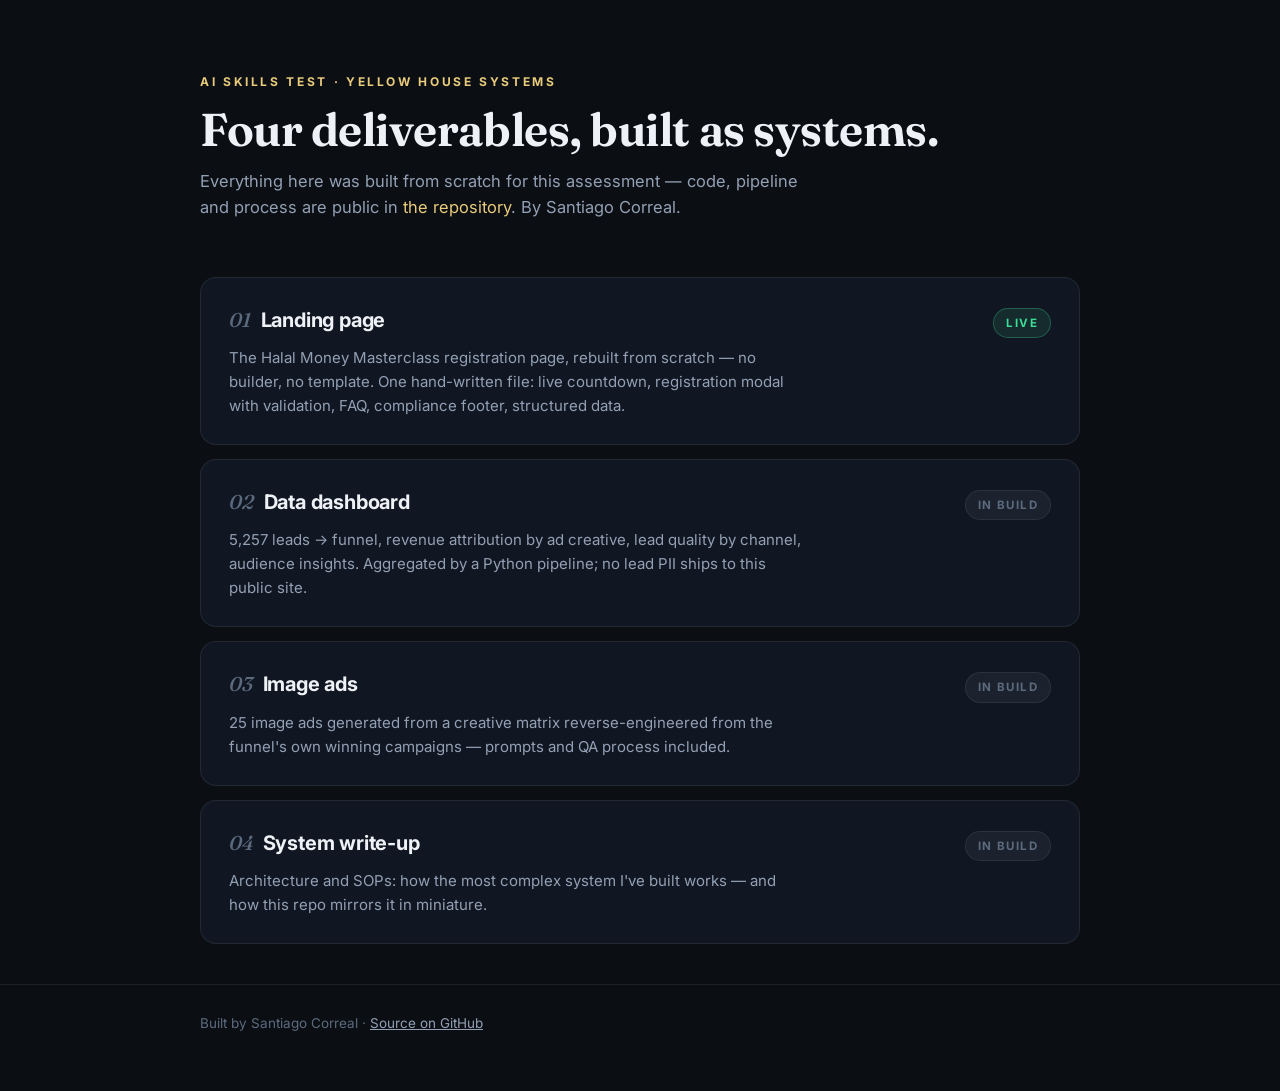
==== site/index.html @ b01ac8e8 "Landing page (deliverable 1): Halal Money Masterclass rebuilt from scratch - site/landing-page/: sin" ====
<!doctype html>
<html lang="en">
<head>
<meta charset="utf-8">
<meta name="viewport" content="width=device-width, initial-scale=1">
<title>AI Skills Test — Santiago Correal</title>
<meta name="description" content="Deliverables for the Yellow House Systems AI skills test: landing page, data dashboard, image ads, and system documentation.">
<link rel="icon" href="data:image/svg+xml,%3Csvg xmlns='http://www.w3.org/2000/svg' viewBox='0 0 32 32'%3E%3Crect width='32' height='32' rx='7' fill='%230b0f14'/%3E%3Cpath d='M9 22l7-12 7 12z' fill='none' stroke='%23e9cb7b' stroke-width='2'/%3E%3C/svg%3E">
<link rel="preconnect" href="https://fonts.googleapis.com">
<link rel="preconnect" href="https://fonts.gstatic.com" crossorigin>
<link href="https://fonts.googleapis.com/css2?family=Fraunces:opsz,wght@9..144,500;9..144,640&family=Inter:wght@400;500;600;700&display=swap" rel="stylesheet">
<style>
:root{
  --bg:#0b0f14; --panel:#111722; --ink:#eef1f6; --muted:#93a0b4; --faint:#5c6a7e;
  --accent:#e9cb7b; --line:rgba(233,203,123,.16); --line-soft:rgba(238,241,246,.08);
}
*{box-sizing:border-box;margin:0;padding:0}
body{background:var(--bg);color:var(--ink);font-family:"Inter",-apple-system,sans-serif;font-size:16.5px;line-height:1.6;-webkit-font-smoothing:antialiased}
.wrap{width:min(880px,100% - 40px);margin-inline:auto}
header{padding:72px 0 20px}
.eyebrow{font-size:12px;font-weight:700;letter-spacing:.22em;text-transform:uppercase;color:var(--accent)}
h1{font-family:"Fraunces",Georgia,serif;font-weight:640;font-size:clamp(32px,5vw,46px);line-height:1.1;letter-spacing:-.01em;margin:14px 0 12px}
.lede{color:var(--muted);max-width:60ch}
.lede a{color:var(--accent);text-decoration:none}
main{padding:36px 0 40px;display:grid;gap:14px}
.card{
  display:block;text-decoration:none;color:inherit;
  border:1px solid var(--line-soft);border-radius:16px;background:var(--panel);
  padding:26px 28px;transition:border-color .2s ease,transform .2s ease;
  position:relative;
}
a.card:hover{border-color:var(--line);transform:translateY(-2px)}
.card .row{display:flex;align-items:baseline;justify-content:space-between;gap:16px}
.card h2{font-size:20px;font-weight:700;letter-spacing:-.01em}
.card h2 .n{color:var(--faint);font-family:"Fraunces",serif;font-style:italic;font-weight:500;margin-right:10px}
.card p{color:var(--muted);font-size:15px;margin-top:8px;max-width:64ch}
.status{flex:none;font-size:11.5px;font-weight:700;letter-spacing:.12em;text-transform:uppercase;border-radius:999px;padding:5px 12px}
.status.live{color:#3ddc97;background:rgba(61,220,151,.1);border:1px solid rgba(61,220,151,.3)}
.status.soon{color:var(--faint);background:rgba(147,160,180,.08);border:1px solid var(--line-soft)}
.arrow{color:var(--accent);font-weight:700}
footer{border-top:1px solid var(--line-soft);padding:28px 0 56px;color:var(--faint);font-size:13.5px}
footer a{color:var(--muted)}
</style>
</head>
<body>
<header class="wrap">
  <p class="eyebrow">AI Skills Test · Yellow House Systems</p>
  <h1>Four deliverables, built as systems.</h1>
  <p class="lede">
    Everything here was built from scratch for this assessment — code, pipeline and process are public in
    <a href="https://github.com/Kalajar2000/test-task-upwork" rel="noopener">the repository</a>.
    By Santiago Correal.
  </p>
</header>

<main class="wrap">
  <a class="card" href="./landing-page/">
    <div class="row"><h2><span class="n">01</span>Landing page</h2><span class="status live">Live</span></div>
    <p>The Halal Money Masterclass registration page, rebuilt from scratch — no builder, no template. One hand-written file: live countdown, registration modal with validation, FAQ, compliance footer, structured data.</p>
  </a>

  <div class="card">
    <div class="row"><h2><span class="n">02</span>Data dashboard</h2><span class="status soon">In build</span></div>
    <p>5,257 leads → funnel, revenue attribution by ad creative, lead quality by channel, audience insights. Aggregated by a Python pipeline; no lead PII ships to this public site.</p>
  </div>

  <div class="card">
    <div class="row"><h2><span class="n">03</span>Image ads</h2><span class="status soon">In build</span></div>
    <p>25 image ads generated from a creative matrix reverse-engineered from the funnel's own winning campaigns — prompts and QA process included.</p>
  </div>

  <div class="card">
    <div class="row"><h2><span class="n">04</span>System write-up</h2><span class="status soon">In build</span></div>
    <p>Architecture and SOPs: how the most complex system I've built works — and how this repo mirrors it in miniature.</p>
  </div>
</main>

<footer>
  <div class="wrap">Built by Santiago Correal · <a href="https://github.com/Kalajar2000/test-task-upwork" rel="noopener">Source on GitHub</a></div>
</footer>
</body>
</html>
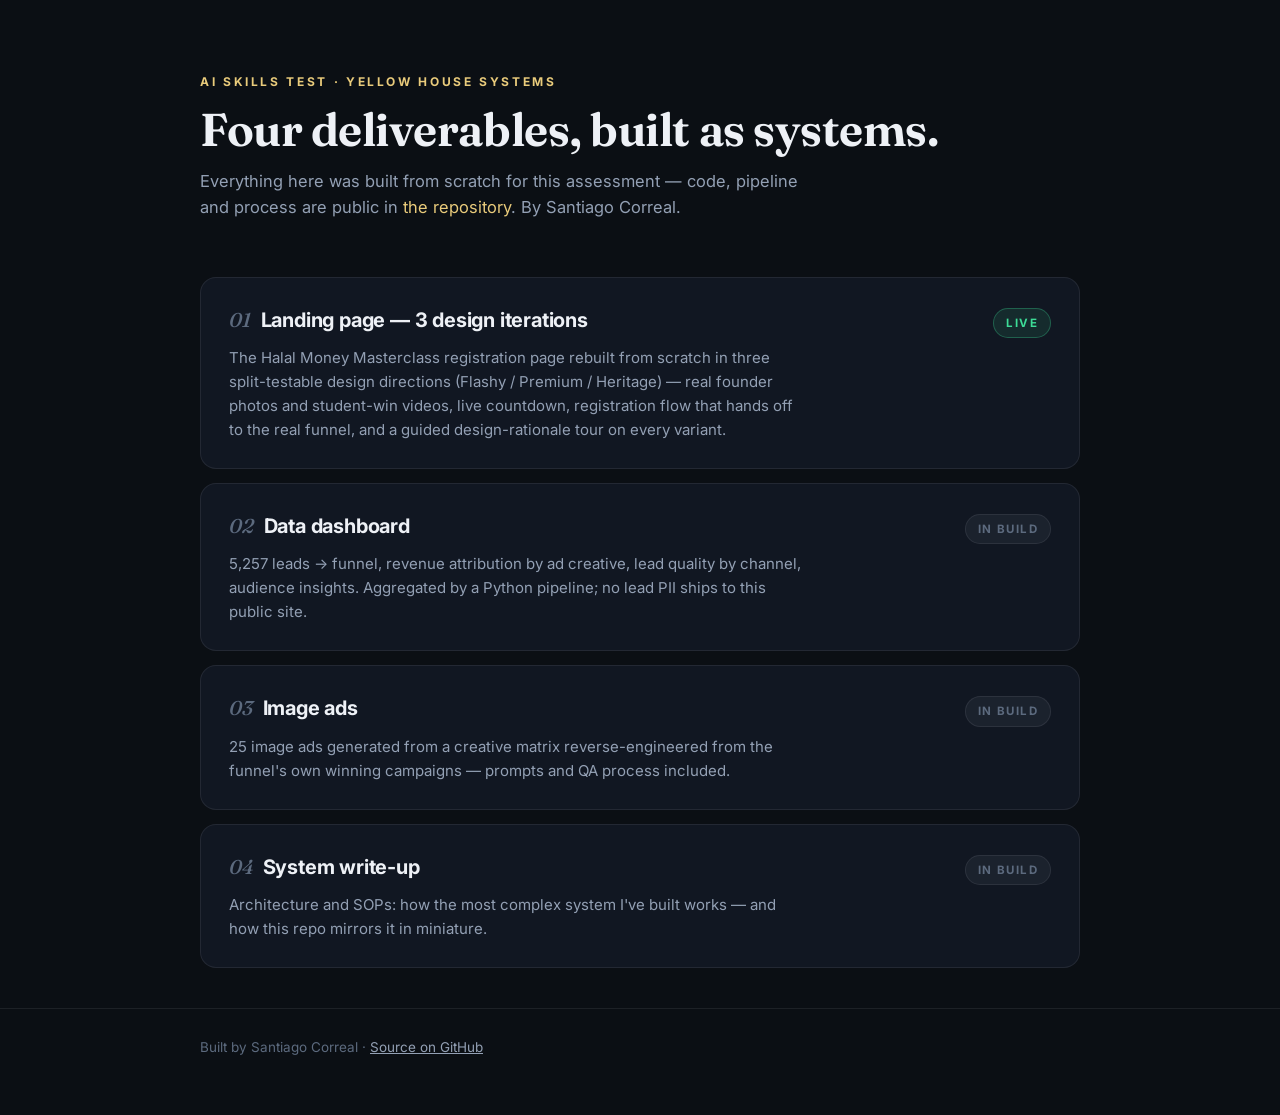
==== commit 1e9e5564: "Landing page round 2: real assets, premium variant, design-rationale tour - Real funnel assets: foun" ====
--- a/site/index.html
+++ b/site/index.html
@@ -55,8 +55,8 @@
 
 <main class="wrap">
   <a class="card" href="./landing-page/">
-    <div class="row"><h2><span class="n">01</span>Landing page</h2><span class="status live">Live</span></div>
-    <p>The Halal Money Masterclass registration page, rebuilt from scratch — no builder, no template. One hand-written file: live countdown, registration modal with validation, FAQ, compliance footer, structured data.</p>
+    <div class="row"><h2><span class="n">01</span>Landing page — 3 design iterations</h2><span class="status live">Live</span></div>
+    <p>The Halal Money Masterclass registration page rebuilt from scratch in three split-testable design directions (Flashy / Premium / Heritage) — real founder photos and student-win videos, live countdown, registration flow that hands off to the real funnel, and a guided design-rationale tour on every variant.</p>
   </a>
 
   <div class="card">
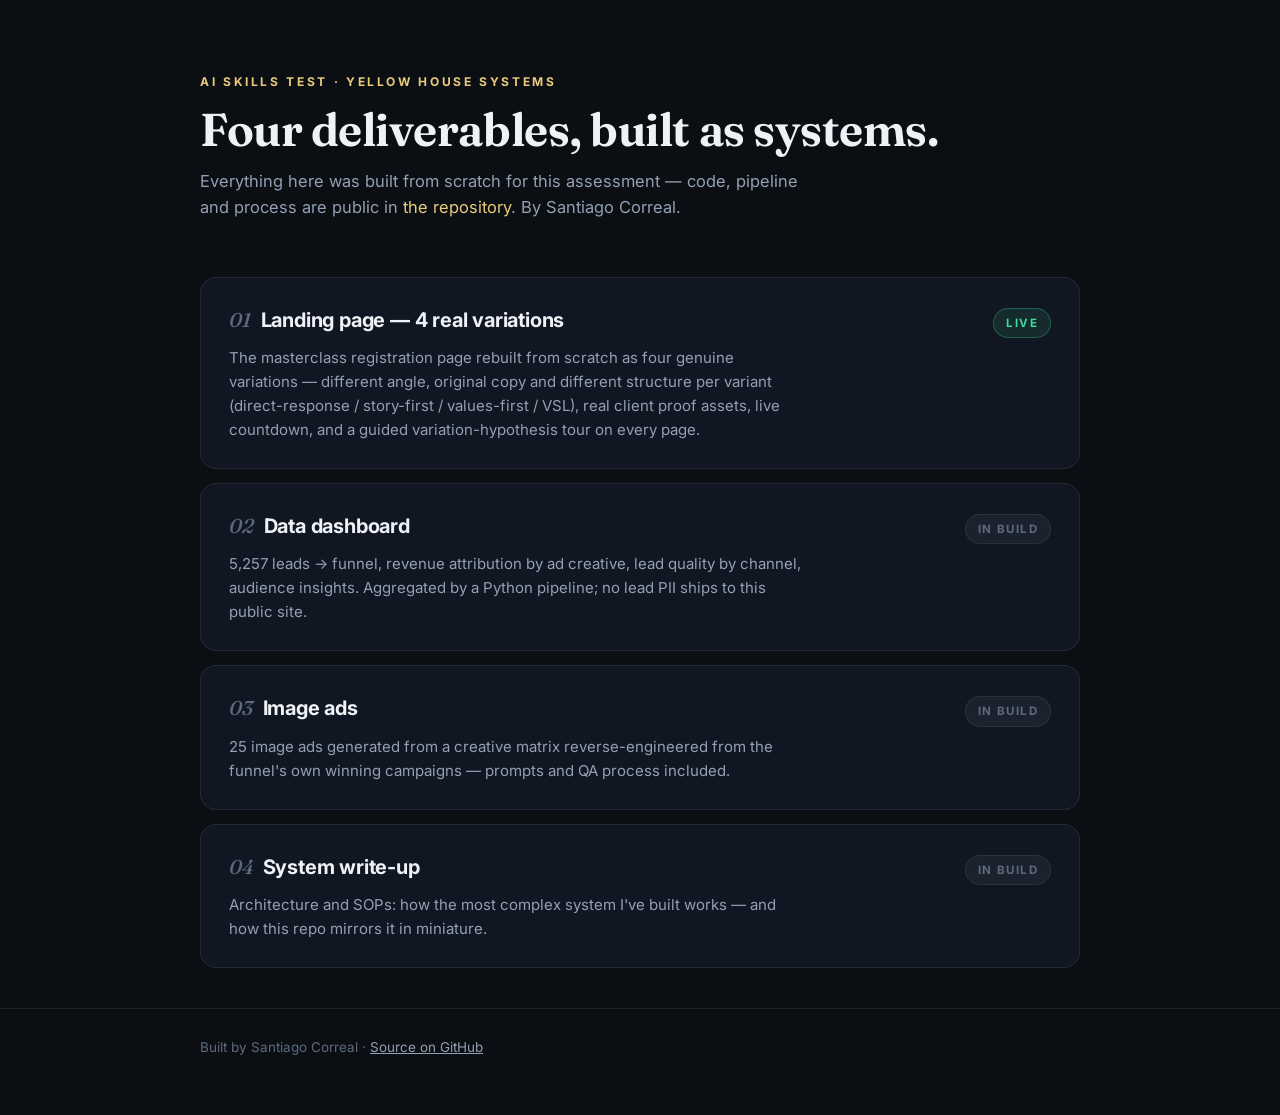
==== commit e62b0213: "Landing pages are now real variations: original copy, new angles, v4 VSL - All variants drop the con" ====
--- a/site/index.html
+++ b/site/index.html
@@ -55,8 +55,8 @@
 
 <main class="wrap">
   <a class="card" href="./landing-page/">
-    <div class="row"><h2><span class="n">01</span>Landing page — 3 design iterations</h2><span class="status live">Live</span></div>
-    <p>The Halal Money Masterclass registration page rebuilt from scratch in three split-testable design directions (Flashy / Premium / Heritage) — real founder photos and student-win videos, live countdown, registration flow that hands off to the real funnel, and a guided design-rationale tour on every variant.</p>
+    <div class="row"><h2><span class="n">01</span>Landing page — 4 real variations</h2><span class="status live">Live</span></div>
+    <p>The masterclass registration page rebuilt from scratch as four genuine variations — different angle, original copy and different structure per variant (direct-response / story-first / values-first / VSL), real client proof assets, live countdown, and a guided variation-hypothesis tour on every page.</p>
   </a>
 
   <div class="card">
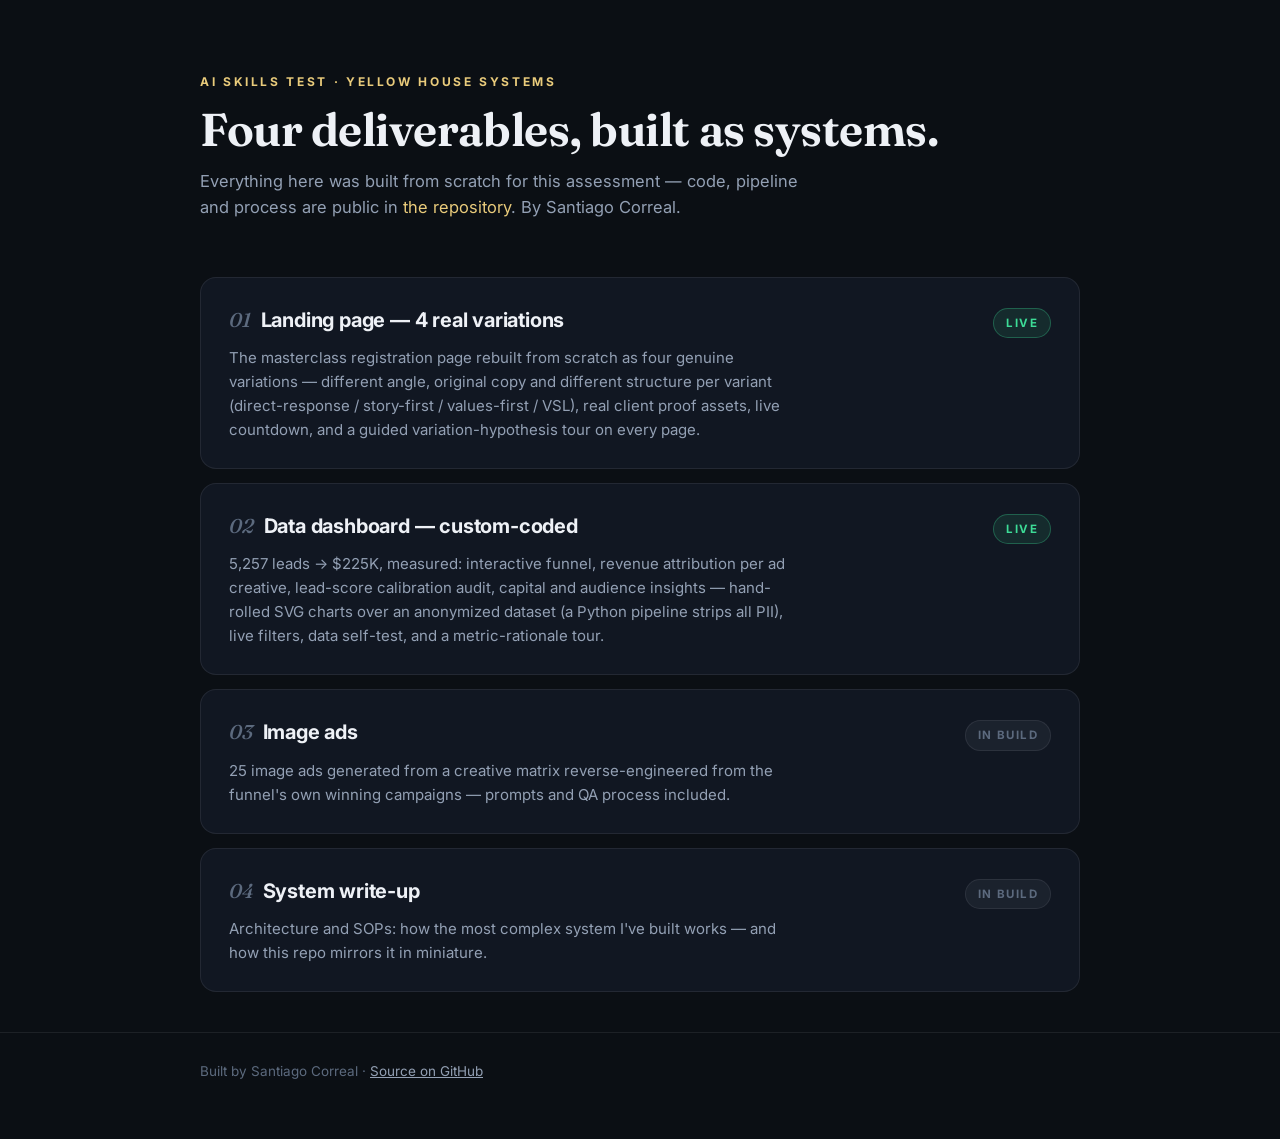
==== commit 928bebb8: "Dashboard (deliverable 2): custom-coded funnel analytics over anonymized data - pipeline/build_dashb" ====
--- a/site/index.html
+++ b/site/index.html
@@ -59,10 +59,10 @@
     <p>The masterclass registration page rebuilt from scratch as four genuine variations — different angle, original copy and different structure per variant (direct-response / story-first / values-first / VSL), real client proof assets, live countdown, and a guided variation-hypothesis tour on every page.</p>
   </a>
 
-  <div class="card">
-    <div class="row"><h2><span class="n">02</span>Data dashboard</h2><span class="status soon">In build</span></div>
-    <p>5,257 leads → funnel, revenue attribution by ad creative, lead quality by channel, audience insights. Aggregated by a Python pipeline; no lead PII ships to this public site.</p>
-  </div>
+  <a class="card" href="./dashboard/">
+    <div class="row"><h2><span class="n">02</span>Data dashboard — custom-coded</h2><span class="status live">Live</span></div>
+    <p>5,257 leads → $225K, measured: interactive funnel, revenue attribution per ad creative, lead-score calibration audit, capital and audience insights — hand-rolled SVG charts over an anonymized dataset (a Python pipeline strips all PII), live filters, data self-test, and a metric-rationale tour.</p>
+  </a>
 
   <div class="card">
     <div class="row"><h2><span class="n">03</span>Image ads</h2><span class="status soon">In build</span></div>
